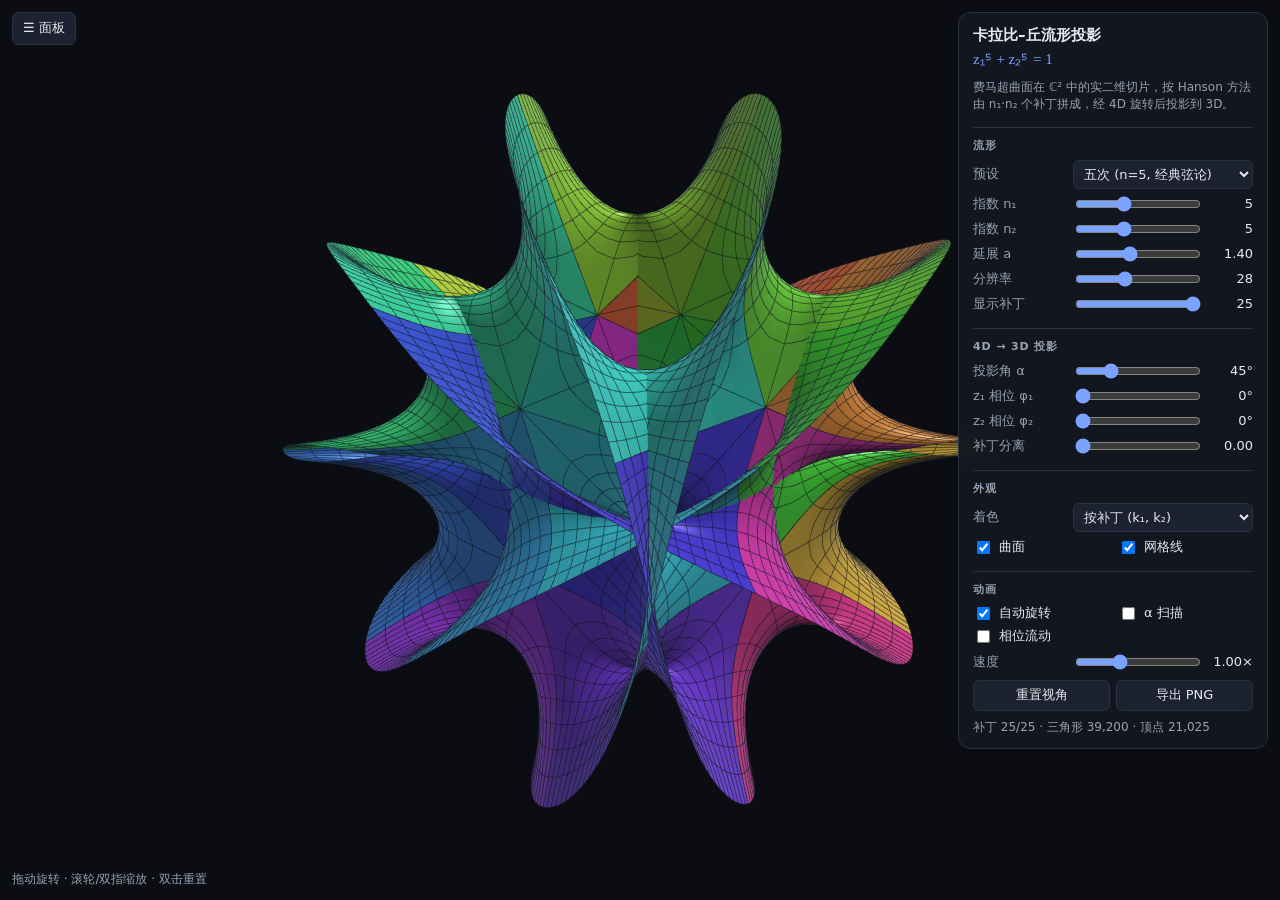
==== calabi-yau/index.html @ 98bb54c6 "Add adjustable Calabi-Yau projection visual model Single-file WebGL2 page rendering the Hanson param" ====
<!doctype html>
<html lang="zh-CN">
<head>
<meta charset="utf-8">
<meta name="viewport" content="width=device-width,initial-scale=1">
<title>卡拉比–丘投影模型</title>
<style>
:root{--bg:#0b0d12;--panel:rgba(20,24,33,.92);--fg:#e6e9ef;--muted:#98a2b3;--accent:#7aa2ff;--line:#2a3140}
*{box-sizing:border-box}
html,body{margin:0;height:100%;background:var(--bg);color:var(--fg);font:13px/1.45 system-ui,-apple-system,"PingFang SC","Microsoft YaHei",sans-serif;overflow:hidden}
#gl{position:fixed;inset:0;width:100%;height:100%;display:block;touch-action:none;cursor:grab}
#gl:active{cursor:grabbing}
#panel{position:fixed;top:12px;right:12px;width:310px;max-height:calc(100% - 24px);overflow:auto;background:var(--panel);border:1px solid var(--line);border-radius:12px;padding:12px 14px;backdrop-filter:blur(8px)}
#panel.hidden{display:none}
h1{font-size:15px;margin:0 0 2px}
.eq{font-family:"Cambria Math","STIX Two Math",serif;font-size:15px;color:var(--accent);margin:2px 0 8px}
h2{font-size:11px;letter-spacing:.08em;text-transform:uppercase;color:var(--muted);margin:14px 0 6px;border-top:1px solid var(--line);padding-top:10px}
.row{display:grid;grid-template-columns:92px 1fr 46px;align-items:center;gap:8px;margin:5px 0}
.row label{color:var(--muted)}
.row output{text-align:right;font-variant-numeric:tabular-nums}
input[type=range]{width:100%;accent-color:var(--accent)}
select,button{width:100%;background:#1c2230;color:var(--fg);border:1px solid var(--line);border-radius:6px;padding:5px 6px;font:inherit}
button{cursor:pointer}button:hover{border-color:var(--accent)}
.checks{display:grid;grid-template-columns:1fr 1fr;gap:4px 10px;margin:6px 0}
.checks label{display:flex;gap:6px;align-items:center;color:var(--fg)}
.btns{display:grid;grid-template-columns:1fr 1fr;gap:6px;margin-top:8px}
.stats{color:var(--muted);font-size:12px;margin-top:8px}
.note{color:var(--muted);font-size:12px}
#toggle{position:fixed;top:12px;left:12px;width:auto;padding:6px 10px;z-index:2}
#legend{position:fixed;left:12px;bottom:12px;color:var(--muted);font-size:12px;pointer-events:none}
@media (max-width:640px){#panel{left:12px;right:12px;width:auto;top:auto;bottom:12px;max-height:55%}#legend{display:none}}
</style>
</head>
<body>
<canvas id="gl"></canvas>
<button id="toggle">☰ 面板</button>
<div id="panel">
  <h1>卡拉比–丘流形投影</h1>
  <div class="eq" id="eq">z₁⁵ + z₂⁵ = 1</div>
  <div class="note">费马超曲面在 ℂ² 中的实二维切片，按 Hanson 方法由 n₁·n₂ 个补丁拼成，经 4D 旋转后投影到 3D。</div>

  <h2>流形</h2>
  <div class="row"><label>预设</label>
    <select id="preset" style="grid-column:2/4">
      <option value="5,5">五次 (n=5, 经典弦论)</option>
      <option value="4,4">四次 (K3 切片)</option>
      <option value="3,3">三次 (环面)</option>
      <option value="2,2">二次</option>
      <option value="3,5">混合 (3, 5)</option>
      <option value="6,6">六次</option>
      <option value="" selected>自定义</option>
    </select></div>
  <div class="row"><label>指数 n₁</label><input id="n1" type="range" min="2" max="10" step="1" value="5"><output></output></div>
  <div class="row"><label>指数 n₂</label><input id="n2" type="range" min="2" max="10" step="1" value="5"><output></output></div>
  <div class="row"><label>延展 a</label><input id="a" type="range" min="0.2" max="3" step="0.05" value="1.4"><output></output></div>
  <div class="row"><label>分辨率</label><input id="res" type="range" min="6" max="64" step="1" value="28"><output></output></div>
  <div class="row"><label>显示补丁</label><input id="vis" type="range" min="1" max="25" step="1" value="25"><output></output></div>

  <h2>4D → 3D 投影</h2>
  <div class="row"><label>投影角 α</label><input id="alpha" type="range" min="0" max="180" step="0.5" value="45"><output></output></div>
  <div class="row"><label>z₁ 相位 φ₁</label><input id="phi1" type="range" min="0" max="360" step="1" value="0"><output></output></div>
  <div class="row"><label>z₂ 相位 φ₂</label><input id="phi2" type="range" min="0" max="360" step="1" value="0"><output></output></div>
  <div class="row"><label>补丁分离</label><input id="explode" type="range" min="0" max="1.5" step="0.01" value="0"><output></output></div>

  <h2>外观</h2>
  <div class="row"><label>着色</label>
    <select id="mode" style="grid-column:2/4">
      <option value="0">按补丁 (k₁, k₂)</option>
      <option value="1">隐藏第四维坐标</option>
      <option value="2">z₁ 的辐角</option>
      <option value="3">参数网格棋盘</option>
    </select></div>
  <div class="checks">
    <label><input id="surf" type="checkbox" checked>曲面</label>
    <label><input id="wire" type="checkbox" checked>网格线</label>
  </div>

  <h2>动画</h2>
  <div class="checks">
    <label><input id="spin" type="checkbox" checked>自动旋转</label>
    <label><input id="animA" type="checkbox">α 扫描</label>
    <label><input id="animP" type="checkbox">相位流动</label>
  </div>
  <div class="row"><label>速度</label><input id="speed" type="range" min="0" max="3" step="0.05" value="1"><output></output></div>

  <div class="btns">
    <button id="reset">重置视角</button>
    <button id="png">导出 PNG</button>
  </div>
  <div class="stats" id="stats"></div>
</div>
<div id="legend">拖动旋转 · 滚轮/双指缩放 · 双击重置</div>

<script>
"use strict";
const $ = id => document.getElementById(id);
const canvas = $("gl");
const gl = canvas.getContext("webgl2", {antialias: true, preserveDrawingBuffer: true});
if (!gl) { document.body.innerHTML = "<p style='padding:20px'>此浏览器不支持 WebGL2。</p>"; throw new Error("no webgl2"); }

// ---------- shaders ----------
const VS = `#version 300 es
in vec4 aP; in vec4 aTu; in vec4 aTv; in vec4 aC; in vec4 aInfo;
uniform mat4 uProj, uView;
uniform float uAlpha, uPhi1, uPhi2, uExplode, uScale;
out vec3 vN; out vec3 vPos; out float vW; out vec2 vZ1; out vec2 vUV;
flat out float vPatch;
// 4D 旋转 (z1、z2 各自相位) + 将 (Im z1, Im z2) 平面旋转 α，保留前三个分量
vec4 rot(vec4 p){
  float c1=cos(uPhi1), s1=sin(uPhi1), c2=cos(uPhi2), s2=sin(uPhi2);
  vec2 a=vec2(c1*p.x-s1*p.y, s1*p.x+c1*p.y);
  vec2 b=vec2(c2*p.z-s2*p.w, s2*p.z+c2*p.w);
  float ca=cos(uAlpha), sa=sin(uAlpha);
  return vec4(a.x, b.x, ca*a.y+sa*b.y, -sa*a.y+ca*b.y);
}
void main(){
  vec4 q=rot(aP);
  vec3 pos=(q.xyz + uExplode*rot(aC).xyz)*uScale;
  vec3 n=cross(rot(aTu).xyz, rot(aTv).xyz);
  vec4 vp=uView*vec4(pos,1.0);
  vPos=vp.xyz; vN=mat3(uView)*n; vW=q.w*uScale;
  vZ1=aP.xy; vUV=aInfo.zw; vPatch=aInfo.x;
  gl_Position=uProj*vp;
}`;
const FS = `#version 300 es
precision highp float;
in vec3 vN; in vec3 vPos; in float vW; in vec2 vZ1; in vec2 vUV;
flat in float vPatch;
uniform int uMode, uLine; uniform float uVisible, uPatches; uniform vec4 uLineCol;
out vec4 o;
vec3 hue(float h){ vec3 k=clamp(abs(mod(h*6.0+vec3(0,4,2),6.0)-3.0)-1.0,0.0,1.0); return k; }
vec3 pal(float h){ return mix(vec3(0.55), hue(h), 0.62)*0.95; }
void main(){
  if(vPatch > uVisible-0.5) discard;
  if(uLine==1){ o=uLineCol; return; }
  vec3 base;
  if(uMode==0) base=pal(vPatch/uPatches);
  else if(uMode==1){ float t=tanh(vW*2.2);
    base = t<0.0 ? mix(vec3(0.82),vec3(0.20,0.42,0.90),-t) : mix(vec3(0.82),vec3(0.92,0.45,0.18),t); }
  else if(uMode==2) base=pal(atan(vZ1.y,vZ1.x)/6.2831853+0.5);
  else { float c=mod(floor(vUV.x*10.0)+floor(vUV.y*10.0),2.0); base=pal(vPatch/uPatches)*(0.62+0.38*c); }
  vec3 n=normalize(vN + 1e-9); vec3 v=normalize(-vPos);
  if(dot(n,v)<0.0) n=-n;
  vec3 L1=normalize(vec3(0.5,0.75,0.6)), L2=normalize(vec3(-0.7,-0.2,0.4));
  float d1=max(dot(n,L1),0.0), d2=max(dot(n,L2),0.0);
  float sp=pow(max(dot(n,normalize(L1+v)),0.0),48.0);
  float rim=pow(1.0-max(dot(n,v),0.0),3.0);
  vec3 c=base*(0.20+0.78*d1+0.28*d2)+0.32*sp+0.22*rim*vec3(0.6,0.72,1.0);
  o=vec4(pow(c,vec3(0.92)),1.0);
}`;
function compile(type, src){ const s=gl.createShader(type); gl.shaderSource(s,src); gl.compileShader(s);
  if(!gl.getShaderParameter(s,gl.COMPILE_STATUS)) throw new Error(gl.getShaderInfoLog(s)); return s; }
const prog=gl.createProgram();
gl.attachShader(prog,compile(gl.VERTEX_SHADER,VS)); gl.attachShader(prog,compile(gl.FRAGMENT_SHADER,FS));
gl.linkProgram(prog); if(!gl.getProgramParameter(prog,gl.LINK_STATUS)) throw new Error(gl.getProgramInfoLog(prog));
gl.useProgram(prog);
const U={}; for(const n of ["uProj","uView","uAlpha","uPhi1","uPhi2","uExplode","uScale","uMode","uLine","uVisible","uPatches","uLineCol"]) U[n]=gl.getUniformLocation(prog,n);

// ---------- geometry: z1^n1 + z2^n2 = 1 ----------
// z1 = e^{2πi k1/n1} cos(ξ)^{2/n1},  z2 = e^{2πi k2/n2} sin(ξ)^{2/n2},  ξ = x + iy,  x∈[0,π/2], y∈[-a,a]
function cpow(re, im, p){ const r=Math.hypot(re,im); if(r<1e-14) return [0,0];
  const t=Math.atan2(im,re)*p, R=Math.pow(r,p); return [R*Math.cos(t), R*Math.sin(t)]; }

const vao=gl.createVertexArray(); gl.bindVertexArray(vao);
const bufs={}; ["aP","aTu","aTv","aC","aInfo"].forEach(name=>{
  const b=gl.createBuffer(), loc=gl.getAttribLocation(prog,name);
  gl.bindBuffer(gl.ARRAY_BUFFER,b); gl.enableVertexAttribArray(loc); gl.vertexAttribPointer(loc,4,gl.FLOAT,false,0,0); bufs[name]=b; });
const triBuf=gl.createBuffer(), lineBuf=gl.createBuffer();
let triCount=0, lineCount=0, fitScale=1, patches=25;

function build(n1, n2, a, N){
  const W=N+1, V=W*W; patches=n1*n2;
  // 基础补丁 (k1=k2=0)
  const B=new Float64Array(V*4);
  for(let j=0;j<W;j++) for(let i=0;i<W;i++){
    const x=Math.PI/2*i/N, y=-a+2*a*j/N, ch=Math.cosh(y), sh=Math.sinh(y), cx=Math.cos(x), sx=Math.sin(x);
    const z1=cpow(cx*ch, -sx*sh, 2/n1), z2=cpow(sx*ch, cx*sh, 2/n2), k=(j*W+i)*4;
    B[k]=z1[0]; B[k+1]=z1[1]; B[k+2]=z2[0]; B[k+3]=z2[1];
  }
  const Tu=new Float64Array(V*4), Tv=new Float64Array(V*4), cen=[0,0,0,0];
  let maxR=0;
  for(let j=0;j<W;j++) for(let i=0;i<W;i++){
    const k=(j*W+i)*4, iu0=Math.max(i-1,0), iu1=Math.min(i+1,N), jv0=Math.max(j-1,0), jv1=Math.min(j+1,N);
    for(let c=0;c<4;c++){
      Tu[k+c]=B[(j*W+iu1)*4+c]-B[(j*W+iu0)*4+c];
      Tv[k+c]=B[(jv1*W+i)*4+c]-B[(jv0*W+i)*4+c];
      cen[c]+=B[k+c]/V;
    }
    maxR=Math.max(maxR, Math.hypot(B[k],B[k+1],B[k+2],B[k+3]));
  }
  fitScale=1/maxR;
  const P=new Float32Array(patches*V*4), TU=new Float32Array(patches*V*4), TV=new Float32Array(patches*V*4),
        C=new Float32Array(patches*V*4), I=new Float32Array(patches*V*4);
  // 乘以单位根: 线性变换，切向量同样旋转
  const mul=(src,o,r1,r2,dst,d)=>{ dst[d]=src[o]*r1[0]-src[o+1]*r1[1]; dst[d+1]=src[o]*r1[1]+src[o+1]*r1[0];
    dst[d+2]=src[o+2]*r2[0]-src[o+3]*r2[1]; dst[d+3]=src[o+2]*r2[1]+src[o+3]*r2[0]; };
  for(let k1=0;k1<n1;k1++) for(let k2=0;k2<n2;k2++){
    const p=k1*n2+k2, r1=[Math.cos(2*Math.PI*k1/n1),Math.sin(2*Math.PI*k1/n1)], r2=[Math.cos(2*Math.PI*k2/n2),Math.sin(2*Math.PI*k2/n2)];
    const cc=new Float32Array(4); mul(cen,0,r1,r2,cc,0);
    for(let v=0;v<V;v++){
      const d=(p*V+v)*4, s=v*4;
      mul(B,s,r1,r2,P,d); mul(Tu,s,r1,r2,TU,d); mul(Tv,s,r1,r2,TV,d);
      C.set(cc,d); I[d]=p; I[d+2]=(v%W)/N; I[d+3]=Math.floor(v/W)/N;
    }
  }
  const up=(name,data)=>{ gl.bindBuffer(gl.ARRAY_BUFFER,bufs[name]); gl.bufferData(gl.ARRAY_BUFFER,data,gl.STATIC_DRAW); };
  up("aP",P); up("aTu",TU); up("aTv",TV); up("aC",C); up("aInfo",I);

  const tri=new Uint32Array(patches*N*N*6); let t=0;
  const stride=Math.max(1,Math.round(N/14)), gl_=[];
  for(let p=0;p<patches;p++){
    const o=p*V;
    for(let j=0;j<N;j++) for(let i=0;i<N;i++){
      const a0=o+j*W+i, b0=a0+1, c0=a0+W, d0=c0+1;
      tri[t++]=a0; tri[t++]=b0; tri[t++]=c0; tri[t++]=b0; tri[t++]=d0; tri[t++]=c0;
    }
    for(let j=0;j<=N;j++) if(j%stride===0||j===N) for(let i=0;i<N;i++) gl_.push(o+j*W+i,o+j*W+i+1);
    for(let i=0;i<=N;i++) if(i%stride===0||i===N) for(let j=0;j<N;j++) gl_.push(o+j*W+i,o+(j+1)*W+i);
  }
  gl.bindBuffer(gl.ELEMENT_ARRAY_BUFFER,triBuf); gl.bufferData(gl.ELEMENT_ARRAY_BUFFER,tri,gl.STATIC_DRAW); triCount=t;
  gl.bindBuffer(gl.ELEMENT_ARRAY_BUFFER,lineBuf); gl.bufferData(gl.ELEMENT_ARRAY_BUFFER,new Uint32Array(gl_),gl.STATIC_DRAW); lineCount=gl_.length;
}

// ---------- matrices (column-major) ----------
function persp(fov,asp,n,f){ const t=1/Math.tan(fov/2); return [t/asp,0,0,0, 0,t,0,0, 0,0,(f+n)/(n-f),-1, 0,0,2*f*n/(n-f),0]; }
function mul4(a,b){ const r=new Array(16); for(let c=0;c<4;c++) for(let rI=0;rI<4;rI++){ let s=0; for(let k=0;k<4;k++) s+=a[k*4+rI]*b[c*4+k]; r[c*4+rI]=s; } return r; }
const rx=t=>[1,0,0,0, 0,Math.cos(t),Math.sin(t),0, 0,-Math.sin(t),Math.cos(t),0, 0,0,0,1];
const ry=t=>[Math.cos(t),0,-Math.sin(t),0, 0,1,0,0, Math.sin(t),0,Math.cos(t),0, 0,0,0,1];
const tr=(x,y,z)=>[1,0,0,0, 0,1,0,0, 0,0,1,0, x,y,z,1];

// ---------- UI ----------
const S={}; const ctrls=["n1","n2","a","res","vis","alpha","phi1","phi2","explode","speed"];
const fmt={alpha:v=>v.toFixed(0)+"°",phi1:v=>v.toFixed(0)+"°",phi2:v=>v.toFixed(0)+"°",a:v=>v.toFixed(2),explode:v=>v.toFixed(2),speed:v=>v.toFixed(2)+"×"};
const sup=n=>String(n).split("").map(d=>"⁰¹²³⁴⁵⁶⁷⁸⁹"[d]).join("");
let dirty=true;
function read(id){ const el=$(id); S[id]=parseFloat(el.value); el.nextElementSibling.value=(fmt[id]||String)(S[id]); }
function updateStats(){
  $("eq").textContent=`z₁${sup(S.n1)} + z₂${sup(S.n2)} = 1`;
  $("stats").textContent=`补丁 ${Math.min(S.vis,patches)}/${patches} · 三角形 ${(triCount/3).toLocaleString()} · 顶点 ${(patches*(S.res+1)**2).toLocaleString()}`;
}
function syncVisMax(){ const v=$("vis"), max=S.n1*S.n2, full=+v.value>=+v.max; v.max=max; if(full||+v.value>max) v.value=max; read("vis"); }
ctrls.forEach(id=>{ read(id); $(id).addEventListener("input",()=>{
  read(id);
  if(id==="n1"||id==="n2"){ $("preset").value=""; syncVisMax(); }
  if(["n1","n2","a","res"].includes(id)) dirty=true;
  updateStats();
}); });
$("preset").addEventListener("change",e=>{ if(!e.target.value) return; const [a,b]=e.target.value.split(",");
  $("n1").value=a; $("n2").value=b; read("n1"); read("n2"); $("vis").value=99; syncVisMax(); dirty=true; updateStats(); });
$("preset").value="5,5";
$("toggle").onclick=()=>$("panel").classList.toggle("hidden");

let yaw=0.6, pitch=0.35, dist=3.2;
function resetView(){ yaw=0.6; pitch=0.35; dist=3.2; }
$("reset").onclick=resetView;
canvas.addEventListener("dblclick",resetView);
$("png").onclick=()=>{ const l=document.createElement("a"); l.download=`calabi-yau-${S.n1}-${S.n2}.png`; l.href=canvas.toDataURL("image/png"); l.click(); };

const ptrs=new Map(); let pinch0=0;
canvas.addEventListener("pointerdown",e=>{ canvas.setPointerCapture(e.pointerId); ptrs.set(e.pointerId,{x:e.clientX,y:e.clientY}); });
canvas.addEventListener("pointermove",e=>{
  if(!ptrs.has(e.pointerId)) return; const p=ptrs.get(e.pointerId);
  if(ptrs.size===1){ yaw+=(e.clientX-p.x)*0.008; pitch=Math.max(-1.5,Math.min(1.5,pitch+(e.clientY-p.y)*0.008)); }
  ptrs.set(e.pointerId,{x:e.clientX,y:e.clientY});
  if(ptrs.size===2){ const [a,b]=[...ptrs.values()], d=Math.hypot(a.x-b.x,a.y-b.y);
    if(pinch0) dist=Math.max(1.2,Math.min(12,dist*pinch0/d)); pinch0=d; }
});
const up=e=>{ ptrs.delete(e.pointerId); pinch0=0; };
canvas.addEventListener("pointerup",up); canvas.addEventListener("pointercancel",up);
canvas.addEventListener("wheel",e=>{ e.preventDefault(); dist=Math.max(1.2,Math.min(12,dist*Math.exp(e.deltaY*0.001))); },{passive:false});

// ---------- render loop ----------
gl.enable(gl.DEPTH_TEST); gl.enable(gl.BLEND); gl.blendFunc(gl.SRC_ALPHA,gl.ONE_MINUS_SRC_ALPHA);
let last=performance.now();
function frame(now){
  const dt=Math.min(0.05,(now-last)/1000); last=now;
  if(dirty){ build(S.n1,S.n2,S.a,S.res); dirty=false; syncVisMax(); updateStats(); }
  const sp=S.speed;
  if($("spin").checked) yaw+=dt*0.25*sp;
  if($("animA").checked){ const el=$("alpha"); el.value=((+el.value+dt*20*sp)%180).toFixed(1); read("alpha"); }
  if($("animP").checked){ const a=$("phi1"), b=$("phi2");
    a.value=((+a.value+dt*24*sp)%360).toFixed(0); b.value=((+b.value-dt*24*sp+360)%360).toFixed(0); read("phi1"); read("phi2"); }

  const dpr=Math.min(window.devicePixelRatio||1,2), w=Math.round(canvas.clientWidth*dpr), h=Math.round(canvas.clientHeight*dpr);
  if(canvas.width!==w||canvas.height!==h){ canvas.width=w; canvas.height=h; }
  gl.viewport(0,0,w,h); gl.clearColor(0.043,0.051,0.071,1); gl.clear(gl.COLOR_BUFFER_BIT|gl.DEPTH_BUFFER_BIT);

  const view=mul4(tr(0,0,-dist),mul4(rx(pitch),mul4(ry(yaw),rx(-Math.PI/2))));
  gl.uniformMatrix4fv(U.uProj,false,persp(0.75,w/h,0.05,100));
  gl.uniformMatrix4fv(U.uView,false,view);
  const D=Math.PI/180;
  gl.uniform1f(U.uAlpha,S.alpha*D); gl.uniform1f(U.uPhi1,S.phi1*D); gl.uniform1f(U.uPhi2,S.phi2*D);
  gl.uniform1f(U.uExplode,S.explode); gl.uniform1f(U.uScale,fitScale/(1+0.6*S.explode));
  gl.uniform1i(U.uMode,+$("mode").value); gl.uniform1f(U.uVisible,S.vis); gl.uniform1f(U.uPatches,patches);

  if($("surf").checked){
    gl.enable(gl.POLYGON_OFFSET_FILL); gl.polygonOffset(1,1);
    gl.uniform1i(U.uLine,0); gl.bindBuffer(gl.ELEMENT_ARRAY_BUFFER,triBuf); gl.drawElements(gl.TRIANGLES,triCount,gl.UNSIGNED_INT,0);
    gl.disable(gl.POLYGON_OFFSET_FILL);
  }
  if($("wire").checked){
    gl.uniform4fv(U.uLineCol,$("surf").checked?[0.04,0.05,0.08,0.55]:[0.55,0.68,1.0,0.7]); gl.uniform1i(U.uLine,1); gl.bindBuffer(gl.ELEMENT_ARRAY_BUFFER,lineBuf); gl.drawElements(gl.LINES,lineCount,gl.UNSIGNED_INT,0);
  }
  requestAnimationFrame(frame);
}
requestAnimationFrame(frame);
</script>
</body>
</html>
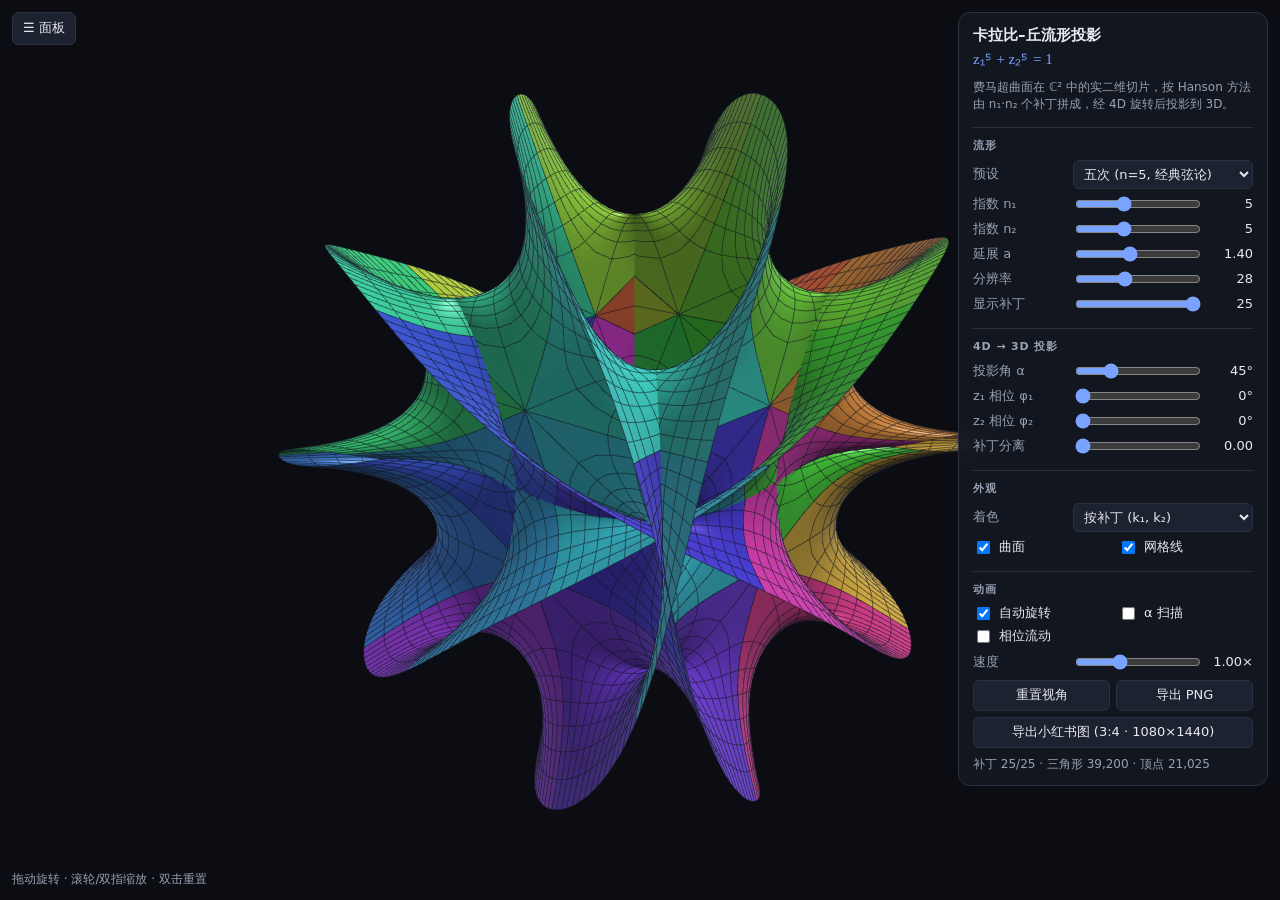
==== commit 054c5c74: "Calabi-Yau model: Xiaohongshu-ready export and post copy Add 3:4 (1080x1440) image export, portrait-" ====
--- a/calabi-yau/index.html
+++ b/calabi-yau/index.html
@@ -4,6 +4,8 @@
 <meta charset="utf-8">
 <meta name="viewport" content="width=device-width,initial-scale=1">
 <title>卡拉比–丘投影模型</title>
+<meta name="description" content="可调参数的卡拉比–丘流形 4D→3D 投影交互模型，单文件 WebGL，手机可玩。">
+<meta name="theme-color" content="#0b0d12">
 <style>
 :root{--bg:#0b0d12;--panel:rgba(20,24,33,.92);--fg:#e6e9ef;--muted:#98a2b3;--accent:#7aa2ff;--line:#2a3140}
 *{box-sizing:border-box}
@@ -86,6 +88,7 @@
   <div class="btns">
     <button id="reset">重置视角</button>
     <button id="png">导出 PNG</button>
+    <button id="xhs" style="grid-column:1/3">导出小红书图 (3:4 · 1080×1440)</button>
   </div>
   <div class="stats" id="stats"></div>
 </div>
@@ -248,13 +251,17 @@
 $("preset").addEventListener("change",e=>{ if(!e.target.value) return; const [a,b]=e.target.value.split(",");
   $("n1").value=a; $("n2").value=b; read("n1"); read("n2"); $("vis").value=99; syncVisMax(); dirty=true; updateStats(); });
 $("preset").value="5,5";
+if(matchMedia("(max-width:640px)").matches) $("panel").classList.add("hidden");
 $("toggle").onclick=()=>$("panel").classList.toggle("hidden");
 
 let yaw=0.6, pitch=0.35, dist=3.2;
 function resetView(){ yaw=0.6; pitch=0.35; dist=3.2; }
 $("reset").onclick=resetView;
 canvas.addEventListener("dblclick",resetView);
-$("png").onclick=()=>{ const l=document.createElement("a"); l.download=`calabi-yau-${S.n1}-${S.n2}.png`; l.href=canvas.toDataURL("image/png"); l.click(); };
+const save=(url,name)=>{ const l=document.createElement("a"); l.download=name; l.href=url; l.click(); };
+$("png").onclick=()=>save(canvas.toDataURL("image/png"),`calabi-yau-${S.n1}-${S.n2}.png`);
+let exportSize=null;
+$("xhs").onclick=()=>{ exportSize=[1080,1440]; };
 
 const ptrs=new Map(); let pinch0=0;
 canvas.addEventListener("pointerdown",e=>{ canvas.setPointerCapture(e.pointerId); ptrs.set(e.pointerId,{x:e.clientX,y:e.clientY}); });
@@ -281,12 +288,14 @@
   if($("animP").checked){ const a=$("phi1"), b=$("phi2");
     a.value=((+a.value+dt*24*sp)%360).toFixed(0); b.value=((+b.value-dt*24*sp+360)%360).toFixed(0); read("phi1"); read("phi2"); }
 
-  const dpr=Math.min(window.devicePixelRatio||1,2), w=Math.round(canvas.clientWidth*dpr), h=Math.round(canvas.clientHeight*dpr);
+  const dpr=Math.min(window.devicePixelRatio||1,2), ex=exportSize;
+  const w=ex?ex[0]:Math.round(canvas.clientWidth*dpr), h=ex?ex[1]:Math.round(canvas.clientHeight*dpr);
   if(canvas.width!==w||canvas.height!==h){ canvas.width=w; canvas.height=h; }
   gl.viewport(0,0,w,h); gl.clearColor(0.043,0.051,0.071,1); gl.clear(gl.COLOR_BUFFER_BIT|gl.DEPTH_BUFFER_BIT);
 
   const view=mul4(tr(0,0,-dist),mul4(rx(pitch),mul4(ry(yaw),rx(-Math.PI/2))));
-  gl.uniformMatrix4fv(U.uProj,false,persp(0.75,w/h,0.05,100));
+  const asp=w/h, fovY=2*Math.atan(Math.tan(0.375)/Math.min(asp,1)); // 竖屏时保证横向也能完整显示
+  gl.uniformMatrix4fv(U.uProj,false,persp(fovY,asp,0.05,100));
   gl.uniformMatrix4fv(U.uView,false,view);
   const D=Math.PI/180;
   gl.uniform1f(U.uAlpha,S.alpha*D); gl.uniform1f(U.uPhi1,S.phi1*D); gl.uniform1f(U.uPhi2,S.phi2*D);
@@ -301,6 +310,7 @@
   if($("wire").checked){
     gl.uniform4fv(U.uLineCol,$("surf").checked?[0.04,0.05,0.08,0.55]:[0.55,0.68,1.0,0.7]); gl.uniform1i(U.uLine,1); gl.bindBuffer(gl.ELEMENT_ARRAY_BUFFER,lineBuf); gl.drawElements(gl.LINES,lineCount,gl.UNSIGNED_INT,0);
   }
+  if(ex){ save(canvas.toDataURL("image/png"),`calabi-yau-xhs-${S.n1}-${S.n2}.png`); exportSize=null; }
   requestAnimationFrame(frame);
 }
 requestAnimationFrame(frame);
